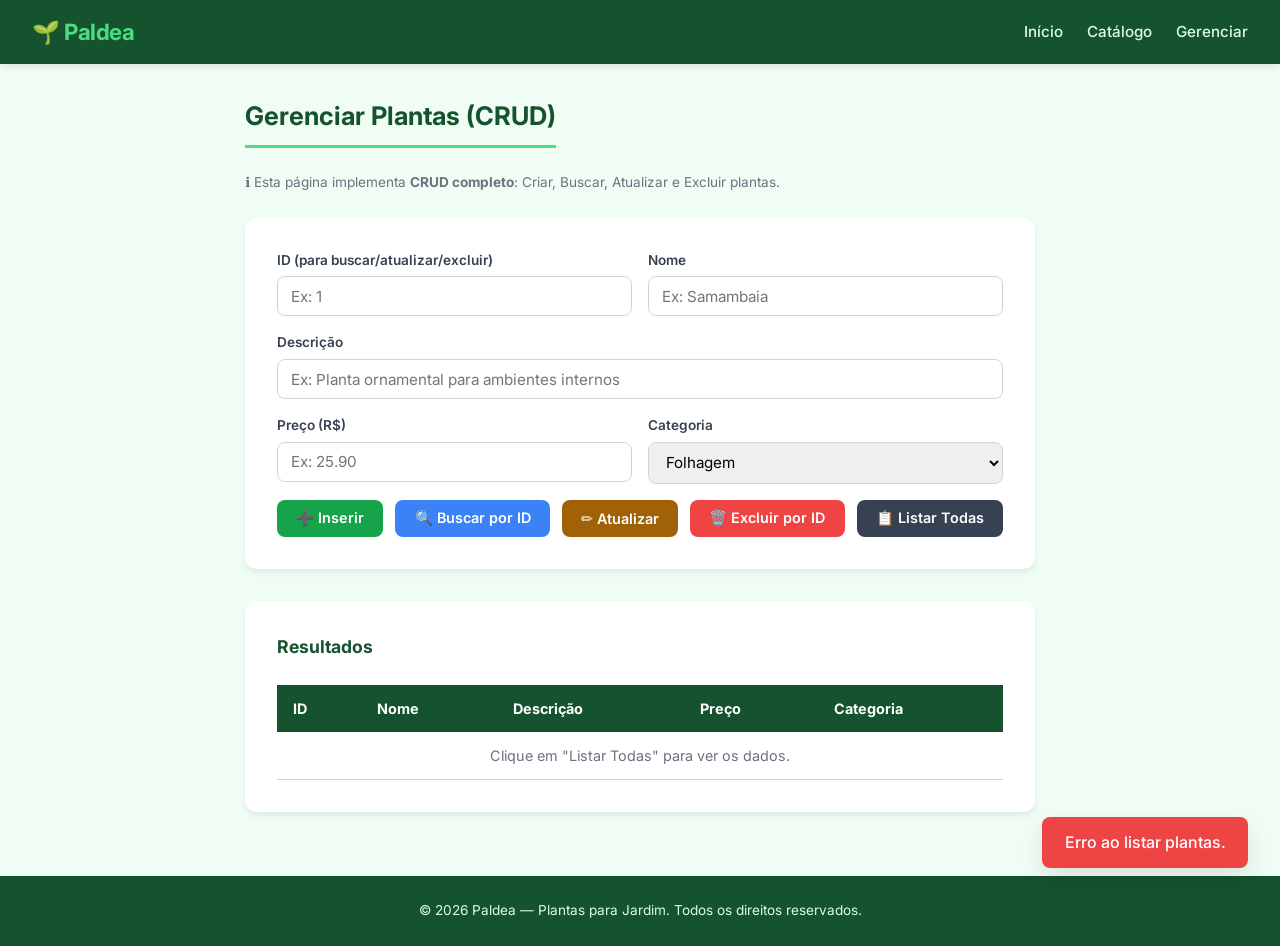
==== src/main/resources/static/crud.html @ 4d17f5c3 "initial commit" ====
<!DOCTYPE html>
<html lang="pt-BR">
<head>
    <meta charset="UTF-8">
    <meta name="viewport" content="width=device-width, initial-scale=1.0">
    <meta name="description" content="Gerenciamento de plantas - Inserir, Atualizar, Buscar e Excluir.">
    <title>Gerenciar Plantas | Paldea</title>
    <link rel="stylesheet" href="style.css">
</head>
<body>

    <!-- Navbar -->
    <header class="navbar">
        <span class="logo">🌱 Paldea</span>
        <nav>
            <a href="index.html">Início</a>
            <a href="catalogo.html">Catálogo</a>
            <a href="crud.html">Gerenciar</a>
        </nav>
    </header>

    <div class="container">
        <h1 class="section-title">Gerenciar Plantas (CRUD)</h1>

        <p style="margin-bottom:1.5rem; font-size:.85rem; color:var(--gray-500);">
            ℹ️ Esta página implementa <strong>CRUD completo</strong>: Criar, Buscar, Atualizar e Excluir plantas.
        </p>

        <!-- Formulário -->
        <section class="form-section">
            <div class="form-grid">
                <div>
                    <label for="plantId">ID (para buscar/atualizar/excluir)</label>
                    <input type="number" id="plantId" placeholder="Ex: 1">
                </div>
                <div>
                    <label for="plantNome">Nome</label>
                    <input type="text" id="plantNome" placeholder="Ex: Samambaia">
                </div>
                <div class="full">
                    <label for="plantDescricao">Descrição</label>
                    <input type="text" id="plantDescricao" placeholder="Ex: Planta ornamental para ambientes internos">
                </div>
                <div>
                    <label for="plantPreco">Preço (R$)</label>
                    <input type="number" step="0.01" id="plantPreco" placeholder="Ex: 25.90">
                </div>
                <div>
                    <label for="plantCategoria">Categoria</label>
                    <select id="plantCategoria">
                        <option value="Folhagem">Folhagem</option>
                        <option value="Flores">Flores</option>
                        <option value="Aromáticas">Aromáticas</option>
                        <option value="Ervas">Ervas</option>
                        <option value="Suculentas">Suculentas</option>
                        <option value="Palmeiras">Palmeiras</option>
                    </select>
                </div>
            </div>

            <div class="btn-row">
                <button class="btn btn-primary"   id="btnCriar">➕ Inserir</button>
                <button class="btn btn-secondary"  id="btnBuscar">🔍 Buscar por ID</button>
                <button class="btn btn-warning"    id="btnAtualizar">✏️ Atualizar</button>
                <button class="btn btn-danger"     id="btnExcluir">🗑️ Excluir por ID</button>
                <button class="btn btn-primary"    id="btnListar" style="background:var(--gray-700);">📋 Listar Todas</button>
            </div>
        </section>

        <!-- Tabela de resultados -->
        <section class="form-section">
            <h2 style="font-size:1.1rem; margin-bottom:1rem; color:var(--green-900);">Resultados</h2>
            <div class="table-wrapper">
                <table>
                    <thead>
                        <tr>
                            <th>ID</th>
                            <th>Nome</th>
                            <th>Descrição</th>
                            <th>Preço</th>
                            <th>Categoria</th>
                        </tr>
                    </thead>
                    <tbody id="tabelaBody">
                        <tr><td colspan="5" style="text-align:center;color:var(--gray-500);">Clique em "Listar Todas" para ver os dados.</td></tr>
                    </tbody>
                </table>
            </div>
        </section>
    </div>

    <!-- Toast -->
    <div class="toast" id="toast"></div>

    <footer>
        <p>&copy; 2026 Paldea — Plantas para Jardim. Todos os direitos reservados.</p>
    </footer>

    <script>
        const API = '/api/plantas';

        // ===== Helpers =====
        function getFields() {
            return {
                nome:      document.getElementById('plantNome').value.trim(),
                descricao: document.getElementById('plantDescricao').value.trim(),
                preco:     parseFloat(document.getElementById('plantPreco').value) || 0,
                categoria: document.getElementById('plantCategoria').value
            };
        }

        function getId() {
            return document.getElementById('plantId').value.trim();
        }

        function clearFields() {
            document.getElementById('plantId').value = '';
            document.getElementById('plantNome').value = '';
            document.getElementById('plantDescricao').value = '';
            document.getElementById('plantPreco').value = '';
            document.getElementById('plantCategoria').selectedIndex = 0;
        }

        function showToast(msg, isError = false) {
            const t = document.getElementById('toast');
            t.textContent = msg;
            t.className = 'toast show' + (isError ? ' error' : '');
            setTimeout(() => t.className = 'toast', 3000);
        }

        function renderTable(plantas) {
            const body = document.getElementById('tabelaBody');
            if (!Array.isArray(plantas)) plantas = [plantas];
            if (plantas.length === 0) {
                body.innerHTML = '<tr><td colspan="5" style="text-align:center;color:var(--gray-500);">Nenhum resultado.</td></tr>';
                return;
            }
            body.innerHTML = plantas.map(p => `
                <tr>
                    <td>${p.id}</td>
                    <td>${p.nome}</td>
                    <td>${p.descricao}</td>
                    <td>R$ ${p.preco.toFixed(2)}</td>
                    <td>${p.categoria}</td>
                </tr>
            `).join('');
        }

        // ===== CRUD Operations =====

        // CREATE
        document.getElementById('btnCriar').addEventListener('click', async () => {
            const data = getFields();
            if (!data.nome) return showToast('Preencha o nome da planta.', true);
            try {
                const res = await fetch(API, {
                    method: 'POST',
                    headers: { 'Content-Type': 'application/json' },
                    body: JSON.stringify(data)
                });
                const planta = await res.json();
                showToast(`Planta "${planta.nome}" criada com ID ${planta.id}!`);
                clearFields();
                listarTodas();
            } catch (e) { showToast('Erro ao criar planta.', true); }
        });

        // READ by ID
        document.getElementById('btnBuscar').addEventListener('click', async () => {
            const id = getId();
            if (!id) return showToast('Informe o ID para buscar.', true);
            try {
                const res = await fetch(`${API}/${id}`);
                if (!res.ok) return showToast(`Planta ID ${id} não encontrada.`, true);
                const planta = await res.json();
                renderTable(planta);
                // Preenche o formulário para facilitar edição
                document.getElementById('plantId').value = planta.id;
                document.getElementById('plantNome').value = planta.nome;
                document.getElementById('plantDescricao').value = planta.descricao;
                document.getElementById('plantPreco').value = planta.preco;
                document.getElementById('plantCategoria').value = planta.categoria;
                showToast(`Planta ID ${id} encontrada.`);
            } catch (e) { showToast('Erro ao buscar planta.', true); }
        });

        // UPDATE
        document.getElementById('btnAtualizar').addEventListener('click', async () => {
            const id = getId();
            const data = getFields();
            if (!id) return showToast('Informe o ID para atualizar.', true);
            if (!data.nome) return showToast('Preencha o nome da planta.', true);
            try {
                const res = await fetch(`${API}/${id}`, {
                    method: 'PUT',
                    headers: { 'Content-Type': 'application/json' },
                    body: JSON.stringify(data)
                });
                if (!res.ok) return showToast(`Planta ID ${id} não encontrada.`, true);
                showToast(`Planta ID ${id} atualizada!`);
                clearFields();
                listarTodas();
            } catch (e) { showToast('Erro ao atualizar planta.', true); }
        });

        // DELETE
        document.getElementById('btnExcluir').addEventListener('click', async () => {
            const id = getId();
            if (!id) return showToast('Informe o ID para excluir.', true);
            try {
                const res = await fetch(`${API}/${id}`, { method: 'DELETE' });
                if (!res.ok) return showToast(`Planta ID ${id} não encontrada.`, true);
                showToast(`Planta ID ${id} excluída!`);
                clearFields();
                listarTodas();
            } catch (e) { showToast('Erro ao excluir planta.', true); }
        });

        // LIST ALL
        async function listarTodas() {
            try {
                const res = await fetch(API);
                const plantas = await res.json();
                renderTable(plantas);
            } catch (e) { showToast('Erro ao listar plantas.', true); }
        }

        document.getElementById('btnListar').addEventListener('click', listarTodas);

        // Carrega a lista ao abrir a página
        document.addEventListener('DOMContentLoaded', listarTodas);
    </script>
</body>
</html>
---- src/main/resources/static/style.css ----
/* ===== Reset & Base ===== */
@import url('https://fonts.googleapis.com/css2?family=Inter:wght@400;500;600;700&display=swap');

*, *::before, *::after {
    margin: 0;
    padding: 0;
    box-sizing: border-box;
}

:root {
    --green-900: #14532d;
    --green-700: #15803d;
    --green-600: #16a34a;
    --green-500: #22c55e;
    --green-400: #4ade80;
    --green-100: #dcfce7;
    --green-50:  #f0fdf4;
    --earth-700: #78350f;
    --earth-500: #a16207;
    --earth-100: #fef3c7;
    --gray-900:  #111827;
    --gray-700:  #374151;
    --gray-500:  #6b7280;
    --gray-300:  #d1d5db;
    --gray-100:  #f3f4f6;
    --white:     #ffffff;
    --red-500:   #ef4444;
    --red-100:   #fee2e2;
    --blue-500:  #3b82f6;
    --shadow-sm: 0 1px 2px rgba(0,0,0,.05);
    --shadow-md: 0 4px 6px rgba(0,0,0,.07);
    --shadow-lg: 0 10px 24px rgba(0,0,0,.10);
    --radius:    12px;
    --transition: .2s ease;
}

html { scroll-behavior: smooth; }

body {
    font-family: 'Inter', system-ui, sans-serif;
    color: var(--gray-900);
    background: var(--green-50);
    line-height: 1.6;
    min-height: 100vh;
    display: flex;
    flex-direction: column;
}

a { color: var(--green-700); text-decoration: none; transition: color var(--transition); }
a:hover { color: var(--green-500); }

/* ===== Navbar ===== */
.navbar {
    background: var(--green-900);
    color: var(--white);
    padding: 0 2rem;
    display: flex;
    align-items: center;
    justify-content: space-between;
    height: 64px;
    position: sticky;
    top: 0;
    z-index: 100;
    box-shadow: var(--shadow-md);
}

.navbar .logo {
    font-size: 1.4rem;
    font-weight: 700;
    letter-spacing: -0.5px;
    color: var(--green-400);
}

.navbar nav { display: flex; gap: 1.5rem; }
.navbar nav a { color: var(--green-100); font-weight: 500; font-size: .95rem; }
.navbar nav a:hover { color: var(--white); }

/* ===== Hero ===== */
.hero {
    background: linear-gradient(135deg, var(--green-700), var(--green-900));
    color: var(--white);
    text-align: center;
    padding: 4rem 2rem;
}

.hero h1 { font-size: 2.5rem; font-weight: 700; margin-bottom: .5rem; }
.hero p  { font-size: 1.1rem; opacity: .85; max-width: 600px; margin: 0 auto; }

/* ===== Promo Banner ===== */
.promo-banner {
    background: linear-gradient(90deg, var(--earth-100), var(--green-100));
    border-left: 5px solid var(--green-600);
    padding: 1.25rem 1.5rem;
    border-radius: var(--radius);
    margin: 2rem auto;
    max-width: 700px;
    font-weight: 600;
    color: var(--green-900);
    box-shadow: var(--shadow-sm);
    animation: slideIn .5s ease;
}

.promo-hidden {
    background: var(--gray-100);
    border-left: 5px solid var(--gray-300);
    padding: 1.25rem 1.5rem;
    border-radius: var(--radius);
    margin: 2rem auto;
    max-width: 700px;
    color: var(--gray-500);
    font-style: italic;
}

@keyframes slideIn {
    from { opacity: 0; transform: translateY(-10px); }
    to   { opacity: 1; transform: translateY(0); }
}

/* ===== Container ===== */
.container {
    max-width: 1100px;
    margin: 0 auto;
    padding: 2rem;
    flex: 1;
}

/* ===== Section Titles ===== */
.section-title {
    font-size: 1.6rem;
    font-weight: 700;
    color: var(--green-900);
    margin-bottom: 1.5rem;
    padding-bottom: .5rem;
    border-bottom: 3px solid var(--green-400);
    display: inline-block;
}

/* ===== Cards Grid ===== */
.cards-grid {
    display: grid;
    grid-template-columns: repeat(auto-fill, minmax(280px, 1fr));
    gap: 1.5rem;
}

.card {
    background: var(--white);
    border-radius: var(--radius);
    padding: 1.5rem;
    box-shadow: var(--shadow-md);
    transition: transform var(--transition), box-shadow var(--transition);
    border-top: 4px solid var(--green-500);
}

.card:hover {
    transform: translateY(-4px);
    box-shadow: var(--shadow-lg);
}

.card h3 {
    font-size: 1.15rem;
    color: var(--green-900);
    margin-bottom: .4rem;
}

.card .categoria {
    display: inline-block;
    background: var(--green-100);
    color: var(--green-700);
    font-size: .75rem;
    font-weight: 600;
    padding: .2rem .6rem;
    border-radius: 999px;
    margin-bottom: .6rem;
}

.card p {
    font-size: .9rem;
    color: var(--gray-500);
    margin-bottom: .8rem;
}

.card .preco {
    font-size: 1.25rem;
    font-weight: 700;
    color: var(--green-600);
}

/* ===== Formulários (CRUD) ===== */
.form-section {
    background: var(--white);
    padding: 2rem;
    border-radius: var(--radius);
    box-shadow: var(--shadow-md);
    margin-bottom: 2rem;
}

.form-grid {
    display: grid;
    grid-template-columns: 1fr 1fr;
    gap: 1rem;
}

.form-grid .full { grid-column: 1 / -1; }

label {
    display: block;
    font-size: .85rem;
    font-weight: 600;
    color: var(--gray-700);
    margin-bottom: .3rem;
}

input, select, textarea {
    width: 100%;
    padding: .6rem .8rem;
    border: 1.5px solid var(--gray-300);
    border-radius: 8px;
    font-family: inherit;
    font-size: .95rem;
    transition: border-color var(--transition);
}

input:focus, select:focus, textarea:focus {
    outline: none;
    border-color: var(--green-500);
    box-shadow: 0 0 0 3px rgba(34,197,94,.15);
}

/* ===== Buttons ===== */
.btn-row {
    display: flex;
    gap: .75rem;
    margin-top: 1rem;
    flex-wrap: wrap;
}

.btn {
    display: inline-flex;
    align-items: center;
    gap: .4rem;
    padding: .6rem 1.2rem;
    border: none;
    border-radius: 8px;
    font-family: inherit;
    font-size: .9rem;
    font-weight: 600;
    cursor: pointer;
    transition: background var(--transition), transform var(--transition);
}

.btn:active { transform: scale(.97); }

.btn-primary   { background: var(--green-600); color: var(--white); }
.btn-primary:hover { background: var(--green-700); }

.btn-secondary { background: var(--blue-500); color: var(--white); }
.btn-secondary:hover { background: #2563eb; }

.btn-warning   { background: var(--earth-500); color: var(--white); }
.btn-warning:hover { background: var(--earth-700); }

.btn-danger    { background: var(--red-500); color: var(--white); }
.btn-danger:hover { background: #dc2626; }

/* ===== Table ===== */
.table-wrapper {
    overflow-x: auto;
    margin-top: 1.5rem;
}

table {
    width: 100%;
    border-collapse: collapse;
    font-size: .9rem;
}

thead { background: var(--green-900); color: var(--white); }
th, td { padding: .75rem 1rem; text-align: left; }
tbody tr { border-bottom: 1px solid var(--gray-300); transition: background var(--transition); }
tbody tr:hover { background: var(--green-50); }

/* ===== Toast ===== */
.toast {
    position: fixed;
    bottom: 2rem;
    right: 2rem;
    background: var(--green-900);
    color: var(--white);
    padding: .8rem 1.4rem;
    border-radius: 8px;
    font-weight: 500;
    box-shadow: var(--shadow-lg);
    opacity: 0;
    transform: translateY(20px);
    transition: all .3s ease;
    z-index: 1000;
    pointer-events: none;
}

.toast.show {
    opacity: 1;
    transform: translateY(0);
}

.toast.error {
    background: var(--red-500);
}

/* ===== Footer ===== */
footer {
    background: var(--green-900);
    color: var(--green-100);
    text-align: center;
    padding: 1.5rem;
    font-size: .85rem;
    margin-top: auto;
}

/* ===== Responsive ===== */
@media (max-width: 640px) {
    .hero h1 { font-size: 1.8rem; }
    .form-grid { grid-template-columns: 1fr; }
    .navbar { padding: 0 1rem; }
    .navbar nav { gap: .8rem; }
    .container { padding: 1rem; }
}
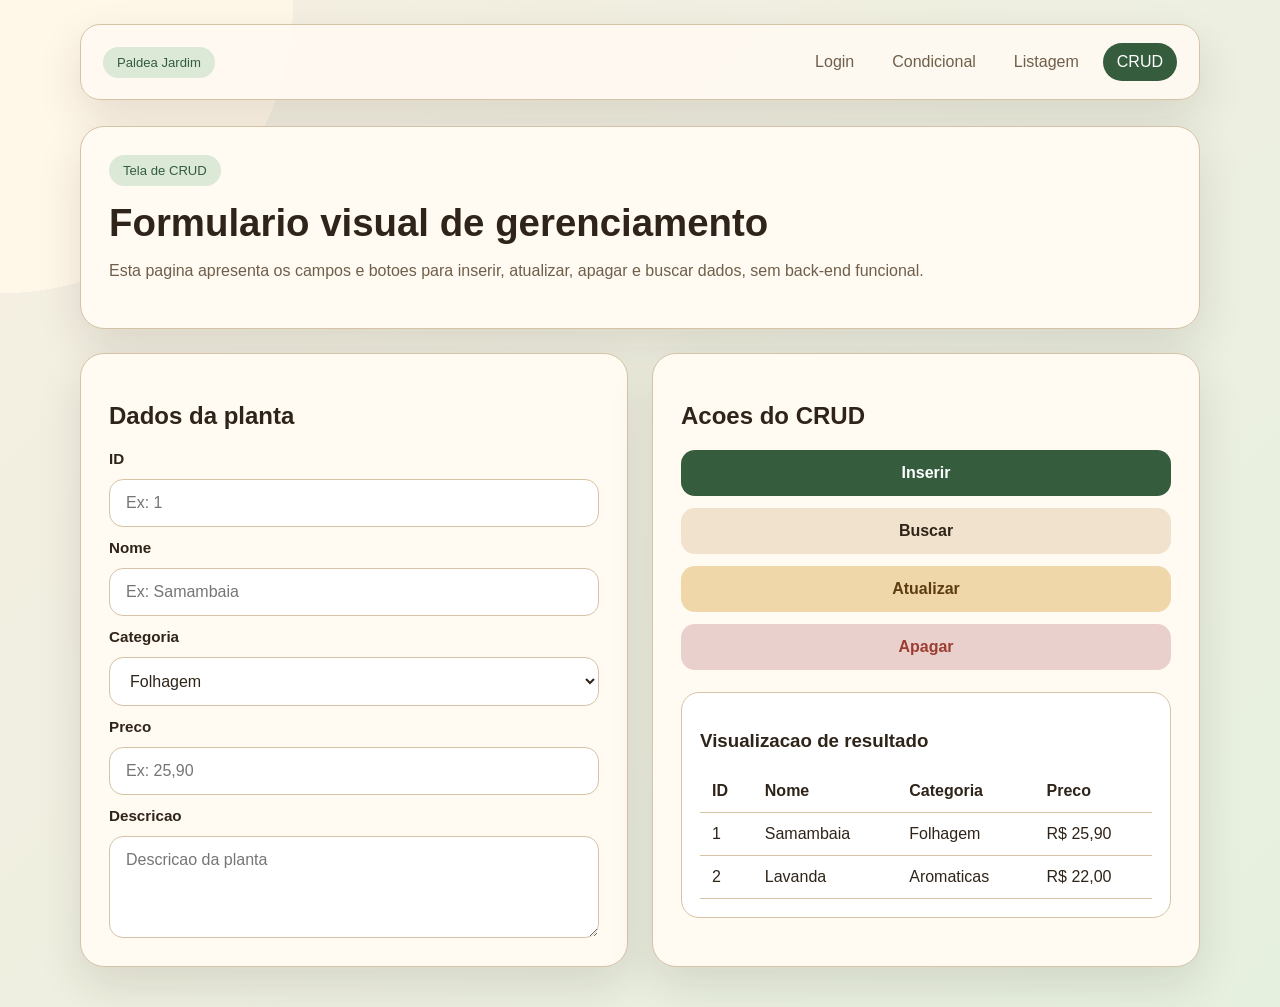
==== commit e704860a: "Mockup estatico inicial da Paldea" ====
--- a/src/main/resources/static/crud.html
+++ b/src/main/resources/static/crud.html
@@ -3,232 +3,96 @@
 <head>
     <meta charset="UTF-8">
     <meta name="viewport" content="width=device-width, initial-scale=1.0">
-    <meta name="description" content="Gerenciamento de plantas - Inserir, Atualizar, Buscar e Excluir.">
-    <title>Gerenciar Plantas | Paldea</title>
+    <meta name="description" content="Paldea - tela de CRUD simulada.">
+    <title>Paldea | CRUD</title>
     <link rel="stylesheet" href="style.css">
 </head>
 <body>
-
-    <!-- Navbar -->
-    <header class="navbar">
-        <span class="logo">🌱 Paldea</span>
-        <nav>
-            <a href="index.html">Início</a>
-            <a href="catalogo.html">Catálogo</a>
-            <a href="crud.html">Gerenciar</a>
+    <header class="topbar">
+        <div class="brand-chip">Paldea Jardim</div>
+        <nav class="menu">
+            <a href="index.html">Login</a>
+            <a href="condicional.html">Condicional</a>
+            <a href="listagem.html">Listagem</a>
+            <a href="crud.html" class="active">CRUD</a>
         </nav>
     </header>
 
-    <div class="container">
-        <h1 class="section-title">Gerenciar Plantas (CRUD)</h1>
-
-        <p style="margin-bottom:1.5rem; font-size:.85rem; color:var(--gray-500);">
-            ℹ️ Esta página implementa <strong>CRUD completo</strong>: Criar, Buscar, Atualizar e Excluir plantas.
-        </p>
-
-        <!-- Formulário -->
-        <section class="form-section">
-            <div class="form-grid">
-                <div>
-                    <label for="plantId">ID (para buscar/atualizar/excluir)</label>
-                    <input type="number" id="plantId" placeholder="Ex: 1">
-                </div>
-                <div>
-                    <label for="plantNome">Nome</label>
-                    <input type="text" id="plantNome" placeholder="Ex: Samambaia">
-                </div>
-                <div class="full">
-                    <label for="plantDescricao">Descrição</label>
-                    <input type="text" id="plantDescricao" placeholder="Ex: Planta ornamental para ambientes internos">
-                </div>
-                <div>
-                    <label for="plantPreco">Preço (R$)</label>
-                    <input type="number" step="0.01" id="plantPreco" placeholder="Ex: 25.90">
-                </div>
-                <div>
-                    <label for="plantCategoria">Categoria</label>
-                    <select id="plantCategoria">
-                        <option value="Folhagem">Folhagem</option>
-                        <option value="Flores">Flores</option>
-                        <option value="Aromáticas">Aromáticas</option>
-                        <option value="Ervas">Ervas</option>
-                        <option value="Suculentas">Suculentas</option>
-                        <option value="Palmeiras">Palmeiras</option>
-                    </select>
-                </div>
-            </div>
-
-            <div class="btn-row">
-                <button class="btn btn-primary"   id="btnCriar">➕ Inserir</button>
-                <button class="btn btn-secondary"  id="btnBuscar">🔍 Buscar por ID</button>
-                <button class="btn btn-warning"    id="btnAtualizar">✏️ Atualizar</button>
-                <button class="btn btn-danger"     id="btnExcluir">🗑️ Excluir por ID</button>
-                <button class="btn btn-primary"    id="btnListar" style="background:var(--gray-700);">📋 Listar Todas</button>
-            </div>
+    <main class="page-shell">
+        <section class="hero-card">
+            <span class="mini-label">Tela de CRUD</span>
+            <h1>Formulario visual de gerenciamento</h1>
+            <p>
+                Esta pagina apresenta os campos e botoes para inserir, atualizar, apagar e buscar dados, sem back-end funcional.
+            </p>
         </section>
 
-        <!-- Tabela de resultados -->
-        <section class="form-section">
-            <h2 style="font-size:1.1rem; margin-bottom:1rem; color:var(--green-900);">Resultados</h2>
-            <div class="table-wrapper">
-                <table>
-                    <thead>
-                        <tr>
-                            <th>ID</th>
-                            <th>Nome</th>
-                            <th>Descrição</th>
-                            <th>Preço</th>
-                            <th>Categoria</th>
-                        </tr>
-                    </thead>
-                    <tbody id="tabelaBody">
-                        <tr><td colspan="5" style="text-align:center;color:var(--gray-500);">Clique em "Listar Todas" para ver os dados.</td></tr>
-                    </tbody>
-                </table>
-            </div>
+        <section class="crud-layout">
+            <article class="panel">
+                <h2>Dados da planta</h2>
+                <form class="crud-form">
+                    <label for="id">ID</label>
+                    <input id="id" type="number" placeholder="Ex: 1">
+
+                    <label for="nome">Nome</label>
+                    <input id="nome" type="text" placeholder="Ex: Samambaia">
+
+                    <label for="categoria">Categoria</label>
+                    <select id="categoria">
+                        <option>Folhagem</option>
+                        <option>Flores</option>
+                        <option>Aromaticas</option>
+                        <option>Ervas</option>
+                        <option>Suculentas</option>
+                        <option>Palmeiras</option>
+                    </select>
+
+                    <label for="preco">Preco</label>
+                    <input id="preco" type="text" placeholder="Ex: 25,90">
+
+                    <label for="descricao">Descricao</label>
+                    <textarea id="descricao" rows="4" placeholder="Descricao da planta"></textarea>
+                </form>
+            </article>
+
+            <article class="panel">
+                <h2>Acoes do CRUD</h2>
+                <div class="action-list">
+                    <button type="button" class="btn btn-primary">Inserir</button>
+                    <button type="button" class="btn btn-secondary">Buscar</button>
+                    <button type="button" class="btn btn-warning">Atualizar</button>
+                    <button type="button" class="btn btn-danger">Apagar</button>
+                </div>
+
+                <div class="preview-box">
+                    <h3>Visualizacao de resultado</h3>
+                    <table>
+                        <thead>
+                            <tr>
+                                <th>ID</th>
+                                <th>Nome</th>
+                                <th>Categoria</th>
+                                <th>Preco</th>
+                            </tr>
+                        </thead>
+                        <tbody>
+                            <tr>
+                                <td>1</td>
+                                <td>Samambaia</td>
+                                <td>Folhagem</td>
+                                <td>R$ 25,90</td>
+                            </tr>
+                            <tr>
+                                <td>2</td>
+                                <td>Lavanda</td>
+                                <td>Aromaticas</td>
+                                <td>R$ 22,00</td>
+                            </tr>
+                        </tbody>
+                    </table>
+                </div>
+            </article>
         </section>
-    </div>
-
-    <!-- Toast -->
-    <div class="toast" id="toast"></div>
-
-    <footer>
-        <p>&copy; 2026 Paldea — Plantas para Jardim. Todos os direitos reservados.</p>
-    </footer>
-
-    <script>
-        const API = '/api/plantas';
-
-        // ===== Helpers =====
-        function getFields() {
-            return {
-                nome:      document.getElementById('plantNome').value.trim(),
-                descricao: document.getElementById('plantDescricao').value.trim(),
-                preco:     parseFloat(document.getElementById('plantPreco').value) || 0,
-                categoria: document.getElementById('plantCategoria').value
-            };
-        }
-
-        function getId() {
-            return document.getElementById('plantId').value.trim();
-        }
-
-        function clearFields() {
-            document.getElementById('plantId').value = '';
-            document.getElementById('plantNome').value = '';
-            document.getElementById('plantDescricao').value = '';
-            document.getElementById('plantPreco').value = '';
-            document.getElementById('plantCategoria').selectedIndex = 0;
-        }
-
-        function showToast(msg, isError = false) {
-            const t = document.getElementById('toast');
-            t.textContent = msg;
-            t.className = 'toast show' + (isError ? ' error' : '');
-            setTimeout(() => t.className = 'toast', 3000);
-        }
-
-        function renderTable(plantas) {
-            const body = document.getElementById('tabelaBody');
-            if (!Array.isArray(plantas)) plantas = [plantas];
-            if (plantas.length === 0) {
-                body.innerHTML = '<tr><td colspan="5" style="text-align:center;color:var(--gray-500);">Nenhum resultado.</td></tr>';
-                return;
-            }
-            body.innerHTML = plantas.map(p => `
-                <tr>
-                    <td>${p.id}</td>
-                    <td>${p.nome}</td>
-                    <td>${p.descricao}</td>
-                    <td>R$ ${p.preco.toFixed(2)}</td>
-                    <td>${p.categoria}</td>
-                </tr>
-            `).join('');
-        }
-
-        // ===== CRUD Operations =====
-
-        // CREATE
-        document.getElementById('btnCriar').addEventListener('click', async () => {
-            const data = getFields();
-            if (!data.nome) return showToast('Preencha o nome da planta.', true);
-            try {
-                const res = await fetch(API, {
-                    method: 'POST',
-                    headers: { 'Content-Type': 'application/json' },
-                    body: JSON.stringify(data)
-                });
-                const planta = await res.json();
-                showToast(`Planta "${planta.nome}" criada com ID ${planta.id}!`);
-                clearFields();
-                listarTodas();
-            } catch (e) { showToast('Erro ao criar planta.', true); }
-        });
-
-        // READ by ID
-        document.getElementById('btnBuscar').addEventListener('click', async () => {
-            const id = getId();
-            if (!id) return showToast('Informe o ID para buscar.', true);
-            try {
-                const res = await fetch(`${API}/${id}`);
-                if (!res.ok) return showToast(`Planta ID ${id} não encontrada.`, true);
-                const planta = await res.json();
-                renderTable(planta);
-                // Preenche o formulário para facilitar edição
-                document.getElementById('plantId').value = planta.id;
-                document.getElementById('plantNome').value = planta.nome;
-                document.getElementById('plantDescricao').value = planta.descricao;
-                document.getElementById('plantPreco').value = planta.preco;
-                document.getElementById('plantCategoria').value = planta.categoria;
-                showToast(`Planta ID ${id} encontrada.`);
-            } catch (e) { showToast('Erro ao buscar planta.', true); }
-        });
-
-        // UPDATE
-        document.getElementById('btnAtualizar').addEventListener('click', async () => {
-            const id = getId();
-            const data = getFields();
-            if (!id) return showToast('Informe o ID para atualizar.', true);
-            if (!data.nome) return showToast('Preencha o nome da planta.', true);
-            try {
-                const res = await fetch(`${API}/${id}`, {
-                    method: 'PUT',
-                    headers: { 'Content-Type': 'application/json' },
-                    body: JSON.stringify(data)
-                });
-                if (!res.ok) return showToast(`Planta ID ${id} não encontrada.`, true);
-                showToast(`Planta ID ${id} atualizada!`);
-                clearFields();
-                listarTodas();
-            } catch (e) { showToast('Erro ao atualizar planta.', true); }
-        });
-
-        // DELETE
-        document.getElementById('btnExcluir').addEventListener('click', async () => {
-            const id = getId();
-            if (!id) return showToast('Informe o ID para excluir.', true);
-            try {
-                const res = await fetch(`${API}/${id}`, { method: 'DELETE' });
-                if (!res.ok) return showToast(`Planta ID ${id} não encontrada.`, true);
-                showToast(`Planta ID ${id} excluída!`);
-                clearFields();
-                listarTodas();
-            } catch (e) { showToast('Erro ao excluir planta.', true); }
-        });
-
-        // LIST ALL
-        async function listarTodas() {
-            try {
-                const res = await fetch(API);
-                const plantas = await res.json();
-                renderTable(plantas);
-            } catch (e) { showToast('Erro ao listar plantas.', true); }
-        }
-
-        document.getElementById('btnListar').addEventListener('click', listarTodas);
-
-        // Carrega a lista ao abrir a página
-        document.addEventListener('DOMContentLoaded', listarTodas);
-    </script>
+    </main>
 </body>
 </html>
--- a/src/main/resources/static/style.css
+++ b/src/main/resources/static/style.css
@@ -1,326 +1,282 @@
-/* ===== Reset & Base ===== */
-@import url('https://fonts.googleapis.com/css2?family=Inter:wght@400;500;600;700&display=swap');
-
-*, *::before, *::after {
+:root {
+    --bg: #f4efe6;
+    --surface: #fffaf2;
+    --surface-strong: #f0e2cc;
+    --line: #d6c3a5;
+    --text: #2f2419;
+    --muted: #6f5f4a;
+    --accent: #345c3d;
+    --accent-soft: #dce9d7;
+    --warn: #b5792d;
+    --danger: #9b3d30;
+    --shadow: 0 18px 45px rgba(47, 36, 25, 0.12);
+}
+
+* {
+    box-sizing: border-box;
+}
+
+body {
     margin: 0;
-    padding: 0;
-    box-sizing: border-box;
-}
-
-:root {
-    --green-900: #14532d;
-    --green-700: #15803d;
-    --green-600: #16a34a;
-    --green-500: #22c55e;
-    --green-400: #4ade80;
-    --green-100: #dcfce7;
-    --green-50:  #f0fdf4;
-    --earth-700: #78350f;
-    --earth-500: #a16207;
-    --earth-100: #fef3c7;
-    --gray-900:  #111827;
-    --gray-700:  #374151;
-    --gray-500:  #6b7280;
-    --gray-300:  #d1d5db;
-    --gray-100:  #f3f4f6;
-    --white:     #ffffff;
-    --red-500:   #ef4444;
-    --red-100:   #fee2e2;
-    --blue-500:  #3b82f6;
-    --shadow-sm: 0 1px 2px rgba(0,0,0,.05);
-    --shadow-md: 0 4px 6px rgba(0,0,0,.07);
-    --shadow-lg: 0 10px 24px rgba(0,0,0,.10);
-    --radius:    12px;
-    --transition: .2s ease;
-}
-
-html { scroll-behavior: smooth; }
-
-body {
-    font-family: 'Inter', system-ui, sans-serif;
-    color: var(--gray-900);
-    background: var(--green-50);
+    font-family: "Trebuchet MS", Verdana, sans-serif;
+    color: var(--text);
+    background:
+        radial-gradient(circle at top left, #fff7e8 0, #fff7e8 18%, transparent 18%),
+        linear-gradient(135deg, #f6efe2, #e6f0df);
+    min-height: 100vh;
+}
+
+a {
+    color: inherit;
+    text-decoration: none;
+}
+
+.login-body {
+    display: flex;
+    align-items: center;
+    justify-content: center;
+    padding: 32px;
+}
+
+.login-shell,
+.page-shell {
+    width: min(1120px, calc(100% - 32px));
+    margin: 0 auto;
+}
+
+.login-shell {
+    display: grid;
+    grid-template-columns: 1.1fr 0.9fr;
+    gap: 24px;
+}
+
+.login-panel,
+.showcase-card,
+.hero-card,
+.panel {
+    background: var(--surface);
+    border: 1px solid var(--line);
+    border-radius: 24px;
+    box-shadow: var(--shadow);
+}
+
+.login-panel,
+.showcase-card,
+.hero-card,
+.panel {
+    padding: 28px;
+}
+
+.brand-chip,
+.mini-label,
+.tag {
+    display: inline-block;
+    border-radius: 999px;
+    padding: 8px 14px;
+    font-size: 0.82rem;
+    background: var(--accent-soft);
+    color: var(--accent);
+}
+
+.login-panel h1,
+.hero-card h1 {
+    margin: 18px 0 10px;
+    font-size: clamp(2rem, 3vw, 3.2rem);
+    line-height: 1;
+}
+
+.lead,
+.hint,
+.hero-card p,
+.panel p {
+    color: var(--muted);
     line-height: 1.6;
-    min-height: 100vh;
-    display: flex;
-    flex-direction: column;
-}
-
-a { color: var(--green-700); text-decoration: none; transition: color var(--transition); }
-a:hover { color: var(--green-500); }
-
-/* ===== Navbar ===== */
-.navbar {
-    background: var(--green-900);
-    color: var(--white);
-    padding: 0 2rem;
-    display: flex;
-    align-items: center;
-    justify-content: space-between;
-    height: 64px;
-    position: sticky;
-    top: 0;
-    z-index: 100;
-    box-shadow: var(--shadow-md);
-}
-
-.navbar .logo {
-    font-size: 1.4rem;
+}
+
+.login-form,
+.crud-form {
+    display: grid;
+    gap: 12px;
+    margin-top: 20px;
+}
+
+label {
     font-weight: 700;
-    letter-spacing: -0.5px;
-    color: var(--green-400);
-}
-
-.navbar nav { display: flex; gap: 1.5rem; }
-.navbar nav a { color: var(--green-100); font-weight: 500; font-size: .95rem; }
-.navbar nav a:hover { color: var(--white); }
-
-/* ===== Hero ===== */
-.hero {
-    background: linear-gradient(135deg, var(--green-700), var(--green-900));
-    color: var(--white);
-    text-align: center;
-    padding: 4rem 2rem;
-}
-
-.hero h1 { font-size: 2.5rem; font-weight: 700; margin-bottom: .5rem; }
-.hero p  { font-size: 1.1rem; opacity: .85; max-width: 600px; margin: 0 auto; }
-
-/* ===== Promo Banner ===== */
-.promo-banner {
-    background: linear-gradient(90deg, var(--earth-100), var(--green-100));
-    border-left: 5px solid var(--green-600);
-    padding: 1.25rem 1.5rem;
-    border-radius: var(--radius);
-    margin: 2rem auto;
-    max-width: 700px;
-    font-weight: 600;
-    color: var(--green-900);
-    box-shadow: var(--shadow-sm);
-    animation: slideIn .5s ease;
-}
-
-.promo-hidden {
-    background: var(--gray-100);
-    border-left: 5px solid var(--gray-300);
-    padding: 1.25rem 1.5rem;
-    border-radius: var(--radius);
-    margin: 2rem auto;
-    max-width: 700px;
-    color: var(--gray-500);
-    font-style: italic;
-}
-
-@keyframes slideIn {
-    from { opacity: 0; transform: translateY(-10px); }
-    to   { opacity: 1; transform: translateY(0); }
-}
-
-/* ===== Container ===== */
-.container {
-    max-width: 1100px;
-    margin: 0 auto;
-    padding: 2rem;
-    flex: 1;
-}
-
-/* ===== Section Titles ===== */
-.section-title {
-    font-size: 1.6rem;
-    font-weight: 700;
-    color: var(--green-900);
-    margin-bottom: 1.5rem;
-    padding-bottom: .5rem;
-    border-bottom: 3px solid var(--green-400);
-    display: inline-block;
-}
-
-/* ===== Cards Grid ===== */
-.cards-grid {
-    display: grid;
-    grid-template-columns: repeat(auto-fill, minmax(280px, 1fr));
-    gap: 1.5rem;
-}
-
-.card {
-    background: var(--white);
-    border-radius: var(--radius);
-    padding: 1.5rem;
-    box-shadow: var(--shadow-md);
-    transition: transform var(--transition), box-shadow var(--transition);
-    border-top: 4px solid var(--green-500);
-}
-
-.card:hover {
-    transform: translateY(-4px);
-    box-shadow: var(--shadow-lg);
-}
-
-.card h3 {
-    font-size: 1.15rem;
-    color: var(--green-900);
-    margin-bottom: .4rem;
-}
-
-.card .categoria {
-    display: inline-block;
-    background: var(--green-100);
-    color: var(--green-700);
-    font-size: .75rem;
-    font-weight: 600;
-    padding: .2rem .6rem;
-    border-radius: 999px;
-    margin-bottom: .6rem;
-}
-
-.card p {
-    font-size: .9rem;
-    color: var(--gray-500);
-    margin-bottom: .8rem;
-}
-
-.card .preco {
-    font-size: 1.25rem;
-    font-weight: 700;
-    color: var(--green-600);
-}
-
-/* ===== Formulários (CRUD) ===== */
-.form-section {
-    background: var(--white);
-    padding: 2rem;
-    border-radius: var(--radius);
-    box-shadow: var(--shadow-md);
-    margin-bottom: 2rem;
-}
-
-.form-grid {
-    display: grid;
-    grid-template-columns: 1fr 1fr;
-    gap: 1rem;
-}
-
-.form-grid .full { grid-column: 1 / -1; }
-
-label {
-    display: block;
-    font-size: .85rem;
-    font-weight: 600;
-    color: var(--gray-700);
-    margin-bottom: .3rem;
-}
-
-input, select, textarea {
+    font-size: 0.95rem;
+}
+
+input,
+select,
+textarea {
     width: 100%;
-    padding: .6rem .8rem;
-    border: 1.5px solid var(--gray-300);
-    border-radius: 8px;
-    font-family: inherit;
-    font-size: .95rem;
-    transition: border-color var(--transition);
-}
-
-input:focus, select:focus, textarea:focus {
-    outline: none;
-    border-color: var(--green-500);
-    box-shadow: 0 0 0 3px rgba(34,197,94,.15);
-}
-
-/* ===== Buttons ===== */
-.btn-row {
-    display: flex;
-    gap: .75rem;
-    margin-top: 1rem;
-    flex-wrap: wrap;
+    padding: 14px 16px;
+    border-radius: 14px;
+    border: 1px solid var(--line);
+    background: #fff;
+    font: inherit;
+    color: var(--text);
 }
 
 .btn {
     display: inline-flex;
     align-items: center;
-    gap: .4rem;
-    padding: .6rem 1.2rem;
-    border: none;
-    border-radius: 8px;
-    font-family: inherit;
-    font-size: .9rem;
-    font-weight: 600;
+    justify-content: center;
+    padding: 14px 18px;
+    border: 0;
+    border-radius: 14px;
+    font: inherit;
+    font-weight: 700;
     cursor: pointer;
-    transition: background var(--transition), transform var(--transition);
-}
-
-.btn:active { transform: scale(.97); }
-
-.btn-primary   { background: var(--green-600); color: var(--white); }
-.btn-primary:hover { background: var(--green-700); }
-
-.btn-secondary { background: var(--blue-500); color: var(--white); }
-.btn-secondary:hover { background: #2563eb; }
-
-.btn-warning   { background: var(--earth-500); color: var(--white); }
-.btn-warning:hover { background: var(--earth-700); }
-
-.btn-danger    { background: var(--red-500); color: var(--white); }
-.btn-danger:hover { background: #dc2626; }
-
-/* ===== Table ===== */
-.table-wrapper {
-    overflow-x: auto;
-    margin-top: 1.5rem;
+}
+
+.btn-primary {
+    background: var(--accent);
+    color: #fff;
+}
+
+.btn-secondary {
+    background: var(--surface-strong);
+    color: var(--text);
+}
+
+.btn-warning {
+    background: #f0d7a9;
+    color: #5c3c11;
+}
+
+.btn-danger {
+    background: #ead0cc;
+    color: var(--danger);
+}
+
+.login-showcase {
+    display: flex;
+}
+
+.showcase-card {
+    width: 100%;
+    background: linear-gradient(180deg, #355a3f, #213a28);
+    color: #f7f2e9;
+}
+
+.showcase-list {
+    margin: 20px 0 0;
+    padding-left: 18px;
+    line-height: 1.9;
+}
+
+.topbar {
+    width: min(1120px, calc(100% - 32px));
+    margin: 24px auto 0;
+    padding: 18px 22px;
+    background: rgba(255, 250, 242, 0.9);
+    border: 1px solid var(--line);
+    border-radius: 20px;
+    display: flex;
+    align-items: center;
+    justify-content: space-between;
+    gap: 18px;
+    box-shadow: var(--shadow);
+}
+
+.menu {
+    display: flex;
+    flex-wrap: wrap;
+    gap: 10px;
+}
+
+.menu a {
+    padding: 10px 14px;
+    border-radius: 999px;
+    color: var(--muted);
+}
+
+.menu a.active {
+    background: var(--accent);
+    color: #fff;
+}
+
+.page-shell {
+    padding: 26px 0 40px;
+}
+
+.panel-grid,
+.crud-layout {
+    display: grid;
+    grid-template-columns: repeat(2, minmax(0, 1fr));
+    gap: 24px;
+    margin-top: 24px;
+}
+
+.cards-grid {
+    margin-top: 18px;
+    display: grid;
+    grid-template-columns: repeat(3, minmax(0, 1fr));
+    gap: 18px;
+}
+
+.plant-card {
+    background: #fff;
+    border: 1px solid var(--line);
+    border-radius: 20px;
+    padding: 20px;
+}
+
+.plant-card h3 {
+    margin: 14px 0 10px;
+}
+
+.condition-box {
+    border-radius: 18px;
+    padding: 22px;
+}
+
+.condition-box.success {
+    background: #e0efdd;
+    color: #21412a;
+}
+
+.condition-box.neutral {
+    background: #f2eadb;
+    color: #56442d;
+}
+
+.action-list {
+    display: grid;
+    gap: 12px;
+}
+
+.preview-box {
+    margin-top: 22px;
+    padding: 18px;
+    border-radius: 18px;
+    background: #fff;
+    border: 1px solid var(--line);
 }
 
 table {
     width: 100%;
     border-collapse: collapse;
-    font-size: .9rem;
-}
-
-thead { background: var(--green-900); color: var(--white); }
-th, td { padding: .75rem 1rem; text-align: left; }
-tbody tr { border-bottom: 1px solid var(--gray-300); transition: background var(--transition); }
-tbody tr:hover { background: var(--green-50); }
-
-/* ===== Toast ===== */
-.toast {
-    position: fixed;
-    bottom: 2rem;
-    right: 2rem;
-    background: var(--green-900);
-    color: var(--white);
-    padding: .8rem 1.4rem;
-    border-radius: 8px;
-    font-weight: 500;
-    box-shadow: var(--shadow-lg);
-    opacity: 0;
-    transform: translateY(20px);
-    transition: all .3s ease;
-    z-index: 1000;
-    pointer-events: none;
-}
-
-.toast.show {
-    opacity: 1;
-    transform: translateY(0);
-}
-
-.toast.error {
-    background: var(--red-500);
-}
-
-/* ===== Footer ===== */
-footer {
-    background: var(--green-900);
-    color: var(--green-100);
-    text-align: center;
-    padding: 1.5rem;
-    font-size: .85rem;
-    margin-top: auto;
-}
-
-/* ===== Responsive ===== */
-@media (max-width: 640px) {
-    .hero h1 { font-size: 1.8rem; }
-    .form-grid { grid-template-columns: 1fr; }
-    .navbar { padding: 0 1rem; }
-    .navbar nav { gap: .8rem; }
-    .container { padding: 1rem; }
-}
+    margin-top: 10px;
+}
+
+th,
+td {
+    text-align: left;
+    padding: 12px;
+    border-bottom: 1px solid var(--line);
+}
+
+@media (max-width: 900px) {
+    .login-shell,
+    .panel-grid,
+    .crud-layout,
+    .cards-grid {
+        grid-template-columns: 1fr;
+    }
+
+    .topbar {
+        flex-direction: column;
+        align-items: flex-start;
+    }
+}
